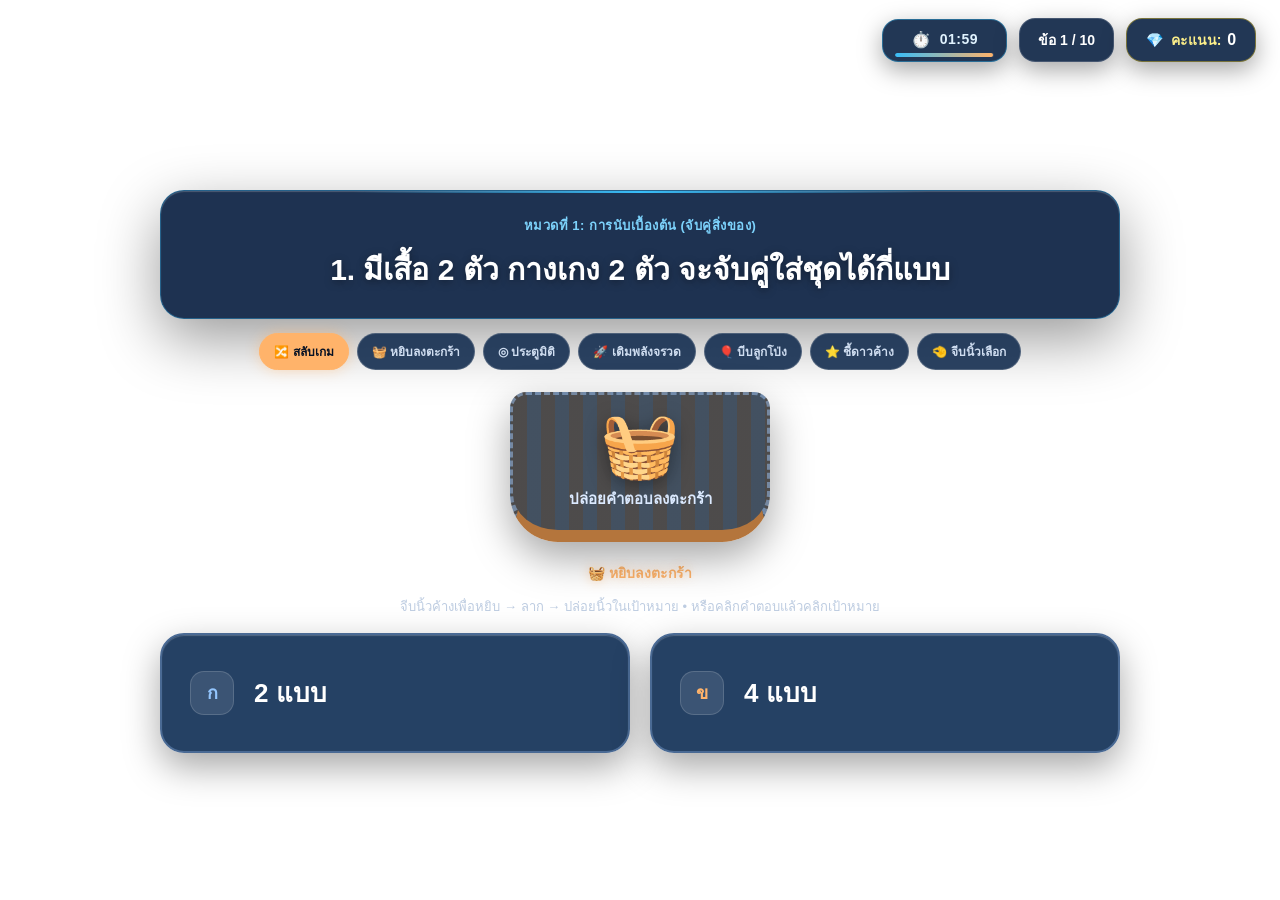
==== games/cat1-counting/index.html @ e4339d7e "Version 1" ====
<!DOCTYPE html>
<html lang="th">
<head>
    <meta charset="UTF-8">
    <meta name="viewport" content="width=device-width, initial-scale=1.0">
    <title>ด่านที่ 1: การนับเบื้องต้น</title>
    <link rel="stylesheet" href="../shared/game-style.css">
</head>
<body>
    <div class="top-bar">
        <div class="badge timer-badge" id="timer-badge" role="timer" aria-live="off" title="เวลาที่เหลือ 2 นาที">
            <span class="timer-icon">⏱️</span>
            <span id="timer-val">02:00</span>
            <div class="timer-bar-track"><div class="timer-bar-fill" id="timer-bar-fill"></div></div>
        </div>
        <div class="badge" id="progress-badge">ข้อ 1 / 10</div>
        <div class="badge score-badge" id="score-badge">
            <span class="score-icon">💎</span>
            <span>คะแนน: <b id="score-val">0</b></span>
        </div>
    </div>

    <div id="play-view" class="view active">
        <div class="question-box">
            <div class="q-category" id="q-cat-label"></div>
            <div class="q-text" id="q-text-label"></div>
        </div>
        <div class="ar-spacer"><div id="feedback-toast" role="status"></div></div>
        <p class="answer-hint">เลือก 1 คำตอบ · ชี้แล้วจีบนิ้ว หรือคลิกคำตอบ</p><div class="choices-grid" id="choices-container"></div>
    </div>

    <div id="result-view" class="view">
        <div class="summary-card">
            <div class="result-trophy" id="result-trophy">🏆</div>
            <h2 id="result-title">🎉 สรุปผลการเล่น!</h2>
            <p id="result-subtitle">สรุปคะแนนการนับเบื้องต้น</p>
            <div class="final-score-wrap">
                <span class="final-score-label">คะแนนรวม</span>
                <div class="final-score" id="final-score-val">0</div>
                <div class="score-grade-pill master" id="score-grade">ระดับ: ยอดเยี่ยม! 🌟</div>
            </div>
            <div class="stats-grid">
                <div class="stat-card">
                    <span class="stat-icon">⏱️</span>
                    <span class="stat-val" id="stat-time">00:00</span>
                    <span class="stat-name">เวลาที่ใช้</span>
                </div>
                <div class="stat-card">
                    <span class="stat-icon">✅</span>
                    <span class="stat-val correct" id="stat-correct">0</span>
                    <span class="stat-name">ตอบถูก (+10)</span>
                </div>
                <div class="stat-card">
                    <span class="stat-icon">❌</span>
                    <span class="stat-val wrong" id="stat-wrong">0</span>
                    <span class="stat-name">ตอบผิด (-10)</span>
                </div>
                <div class="stat-card">
                    <span class="stat-icon">🎯</span>
                    <span class="stat-val" id="stat-accuracy">0%</span>
                    <span class="stat-name">ความแม่นยำ</span>
                </div>
            </div>
            <div class="summary-buttons">
                <button class="btn-restart ar-target" id="btn-restart" type="button">🔄 เล่นด่านนี้อีกครั้ง</button>
            </div>
        </div>
    </div>

    <script>
        const STAGE_TITLE = "หมวดที่ 1: การนับเบื้องต้น (จับคู่สิ่งของ)";
        const GAME_QUESTIONS = [
            { q: "1. มีเสื้อ 2 ตัว กางเกง 2 ตัว จะจับคู่ใส่ชุดได้กี่แบบ", choices: ["4 แบบ", "2 แบบ"], ans: "4 แบบ" },
            { q: "2. มีข้าว 3 ชนิด แกง 2 ชนิด จะเลือกกินข้าวราดแกง 1 อย่างได้กี่แบบ", choices: ["6 แบบ", "5 แบบ"], ans: "6 แบบ" },
            { q: "3. ทางเดินเข้าห้องมี 2 ทาง ทางเดินออกมี 2 ทาง จะเดินเข้าและออกได้กี่แบบ", choices: ["4 แบบ", "2 แบบ"], ans: "4 แบบ" },
            { q: "4. ร้านไอศกรีมมีรสช็อกโกแลตกับวานิลลา และมีโคน 2 แบบ จะสั่งไอศกรีม 1 รส 1 โคน ได้กี่แบบ", choices: ["4 แบบ", "2 แบบ"], ans: "4 แบบ" },
            { q: "5. มีรองเท้าแตะ 3 คู่ รองเท้าผ้าใบ 2 คู่ ถ้าต้องเลือกใส่ 1 คู่ จะมีตัวเลือกกี่แบบ", choices: ["5 แบบ", "6 แบบ"], ans: "5 แบบ" },
            { q: "6. โยนเหรียญ 1 เหรียญ 1 ครั้ง จะออกหน้าได้กี่แบบ", choices: ["2 แบบ (หัว, ก้อย)", "1 แบบ (หัว)"], ans: "2 แบบ (หัว, ก้อย)" },
            { q: "7. ทอดลูกเต๋า 1 ลูก 1 ครั้ง จะออกแต้มได้ทั้งหมดกี่แบบ", choices: ["6 แบบ", "2 แบบ"], ans: "6 แบบ" },
            { q: "8. เดินทางจากบ้านไปตลาดมี 2 ทาง จากตลาดไปโรงเรียนมี 2 ทาง จะเดินทางจากบ้านไปโรงเรียนได้กี่เส้นทาง", choices: ["4 เส้นทาง", "2 เส้นทาง"], ans: "4 เส้นทาง" },
            { q: "9. รหัสผ่านกระเป๋าเดินทางมี 1 หลัก (เลข 0-9) จะตั้งรหัสได้กี่แบบ", choices: ["10 แบบ", "9 แบบ"], ans: "10 แบบ" },
            { q: "10. น้ำอัดลม 2 ยี่ห้อ น้ำผลไม้ 3 ยี่ห้อ เลือกดื่มแค่ 1 ขวด ได้กี่แบบ", choices: ["5 แบบ", "6 แบบ"], ans: "5 แบบ" }
        ];
    </script>
    <script src="../shared/interactions.js"></script>
    <script src="../shared/game-engine.js"></script>
</body>
</html>
---- games/shared/game-style.css ----
/* ========================================================
   AR Math Game Styles: Realistic 3D Tactile Aesthetic
   ======================================================== */

:root {
    --navy: #0d1e38;
    --navy-deep: #081224;
    --navy-card: rgba(22, 49, 86, 0.88);
    --navy-card-border: rgba(255, 255, 255, 0.16);
    --orange: #ffb36a;
    --orange-glow: rgba(255, 179, 106, 0.45);
    --gold: #facc15;
    --cyan: #38bdf8;
    --cyan-glow: rgba(56, 189, 248, 0.45);
    --green: #10b981;
    --green-glow: rgba(16, 185, 129, 0.45);
    --red: #f43f5e;
    --red-glow: rgba(244, 63, 94, 0.45);
    --muted: #bdcce1;
}

* {
    box-sizing: border-box;
    margin: 0;
    padding: 0;
    font-family: Tahoma, 'Segoe UI', Geneva, Verdana, sans-serif;
    user-select: none;
    -webkit-tap-highlight-color: transparent;
}

body {
    background: transparent;
    color: white;
    width: 100vw;
    height: 100dvh;
    overflow: auto;
    display: flex;
    flex-direction: column;
    justify-content: space-between;
    padding: 16px 24px 28px;
}

button {
    font: inherit;
}

button:focus-visible {
    outline: 3px solid var(--orange);
    outline-offset: 4px;
}

/* ----------------------------------------------------
   TOP BAR (Timer • Progress • Score)
   ---------------------------------------------------- */
.top-bar {
    display: flex;
    justify-content: flex-end;
    align-items: center;
    gap: 12px;
    padding-left: 140px; /* Space for the floating hub return button */
    z-index: 20;
    min-height: 48px;
    flex-wrap: wrap;
}

.badge {
    display: flex;
    align-items: center;
    gap: 8px;
    background: rgba(16, 38, 71, 0.92);
    border: 1px solid var(--navy-card-border);
    padding: 10px 18px;
    border-radius: 16px;
    font-weight: bold;
    font-size: 14px;
    backdrop-filter: blur(12px);
    box-shadow: 0 8px 24px rgba(0, 0, 0, 0.35);
    transition: transform 0.2s, border-color 0.2s, box-shadow 0.2s;
}

/* 2-Minute Timer Badge */
.timer-badge {
    position: relative;
    border-color: rgba(56, 189, 248, 0.4);
    color: #e0f2fe;
    font-variant-numeric: tabular-nums;
    letter-spacing: 0.5px;
    padding-bottom: 12px;
    min-width: 125px;
    justify-content: center;
}

.timer-icon {
    font-size: 16px;
    animation: timerPulse 2s infinite ease-in-out;
}

.timer-bar-track {
    position: absolute;
    bottom: 4px;
    left: 12px;
    right: 12px;
    height: 4px;
    background: rgba(255, 255, 255, 0.12);
    border-radius: 4px;
    overflow: hidden;
}

.timer-bar-fill {
    height: 100%;
    width: 100%;
    background: linear-gradient(90deg, #38bdf8, #ffb36a);
    border-radius: 4px;
    transition: width 1s linear;
}

.timer-badge.warning {
    border-color: var(--orange);
    box-shadow: 0 0 20px var(--orange-glow);
    color: #ffedd5;
}

.timer-badge.warning .timer-bar-fill {
    background: var(--orange);
}

.timer-badge.urgent {
    border-color: var(--red);
    box-shadow: 0 0 24px var(--red-glow);
    color: #ffe4e6;
    animation: urgentPulse 0.8s infinite alternate ease-in-out;
}

.timer-badge.urgent .timer-bar-fill {
    background: var(--red);
}

/* Score Badge */
.score-badge {
    border-color: rgba(250, 204, 21, 0.4);
    color: #fef08a;
    min-width: 130px;
    justify-content: center;
}

.score-badge b {
    font-size: 16px;
    color: #fff;
    margin-left: 2px;
}

.score-badge.score-pop {
    animation: scorePop 0.3s cubic-bezier(0.18, 0.89, 0.32, 1.28);
}

/* Floating Delta Score (+10 / -10) */
.floating-score {
    position: fixed;
    transform: translate(-50%, -50%);
    font-size: 32px;
    font-weight: 900;
    pointer-events: none;
    z-index: 99999;
    border-radius: 12px;
    padding: 6px 14px;
    backdrop-filter: blur(8px);
}

.floating-score.plus {
    color: #34d399;
    background: rgba(6, 78, 59, 0.9);
    border: 2px solid #34d399;
    box-shadow: 0 0 30px rgba(52, 211, 153, 0.8);
    animation: floatUpScore 0.95s forwards cubic-bezier(0.2, 0.9, 0.3, 1);
}

.floating-score.minus {
    color: #fda4af;
    background: rgba(136, 19, 55, 0.9);
    border: 2px solid #f43f5e;
    box-shadow: 0 0 30px rgba(244, 63, 94, 0.8);
    animation: floatDownScore 0.95s forwards cubic-bezier(0.2, 0.9, 0.3, 1);
}

/* ----------------------------------------------------
   GAME VIEWS
   ---------------------------------------------------- */
.view {
    display: none;
    flex-direction: column;
    align-items: center;
    justify-content: center;
    flex: 1;
    width: 100%;
    max-width: 960px;
    margin: 0 auto;
}

.view.active {
    display: flex;
}

/* Mode Switcher Bar */
.mode-bar {
    display: flex;
    flex-wrap: wrap;
    justify-content: center;
    gap: 8px;
    margin: 14px 0 10px;
    width: 100%;
}

.mode-button {
    font-size: 12px;
    font-weight: 600;
    color: #cfddf0;
    border: 1px solid rgba(255, 255, 255, 0.18);
    background: rgba(20, 46, 80, 0.9);
    border-radius: 20px;
    padding: 8px 14px;
    cursor: pointer;
    backdrop-filter: blur(8px);
    transition: all 0.18s ease;
}

.mode-button:hover,
.mode-button.hovered {
    background: #23528b;
    border-color: var(--orange);
    transform: translateY(-2px);
}

.mode-button[aria-pressed="true"] {
    background: var(--orange);
    color: var(--navy-deep);
    border-color: var(--orange);
    box-shadow: 0 0 14px var(--orange-glow);
}

/* Question Hologram Box */
.question-box {
    background: rgba(16, 38, 71, 0.94);
    border: 1px solid rgba(56, 189, 248, 0.35);
    border-radius: 24px;
    padding: 24px 32px;
    text-align: center;
    width: 100%;
    margin-top: 14px;
    backdrop-filter: blur(14px);
    box-shadow: 0 20px 60px rgba(0, 0, 0, 0.4), inset 0 1px 1px rgba(255, 255, 255, 0.2);
    position: relative;
    overflow: hidden;
}

.question-box::before {
    content: '';
    position: absolute;
    top: 0;
    left: 20%;
    right: 20%;
    height: 2px;
    background: linear-gradient(90deg, transparent, #38bdf8, transparent);
}

.q-category {
    font-size: 13px;
    color: #7dd3fc;
    font-weight: bold;
    letter-spacing: 0.5px;
    margin-bottom: 10px;
    text-transform: uppercase;
}

.q-text {
    font-size: clamp(20px, 2.8vw, 30px);
    font-weight: bold;
    line-height: 1.6;
    color: #ffffff;
    text-shadow: 0 2px 8px rgba(0, 0, 0, 0.4);
}

/* ----------------------------------------------------
   INTERACTIVE AR PLAYGROUND & MODES
   ---------------------------------------------------- */
.ar-spacer {
    position: relative;
    width: 100%;
    min-height: 170px;
    padding: 12px 0;
    display: flex;
    flex-direction: column;
    align-items: center;
    justify-content: center;
    pointer-events: none;
}

.drop-zone {
    pointer-events: auto;
    display: flex;
    flex-direction: column;
    align-items: center;
    justify-content: center;
    gap: 10px;
    min-width: 260px;
    min-height: 150px;
    border: 3px dashed rgba(145, 179, 220, 0.6);
    border-radius: 28px;
    background: rgba(20, 51, 84, 0.9);
    color: #dceaff;
    font-size: 15px;
    font-weight: bold;
    cursor: pointer;
    backdrop-filter: blur(10px);
    box-shadow: 0 16px 40px rgba(0, 0, 0, 0.35);
    transition: transform 0.22s cubic-bezier(0.2, 0, 0, 1), background 0.2s, border-color 0.2s, box-shadow 0.2s;
}

.drop-zone[hidden] {
    display: none;
}

.target-icon {
    font-size: 64px;
    line-height: 1;
    filter: drop-shadow(0 4px 10px rgba(0, 0, 0, 0.4));
    transition: transform 0.2s;
}

.drop-zone.ready {
    border-style: solid;
    border-color: var(--orange);
    background: rgba(36, 75, 120, 0.95);
    transform: scale(1.08);
    box-shadow: 0 0 35px var(--orange-glow);
}

.drop-zone.ready .target-icon {
    transform: scale(1.15) translateY(-4px);
}

.drop-zone.delivered {
    border-style: solid;
    background: rgba(22, 101, 75, 0.95);
    border-color: #34d399;
    animation: deliveryPop 0.5s ease;
}

/* Mode 1: Basket (3D Woven Texture) */
body[data-mode="basket"] .drop-zone {
    border-radius: 16px 16px 48px 48px;
    border-bottom: 12px solid #b4753c;
    background: repeating-linear-gradient(
        90deg,
        rgba(150, 95, 40, 0.35) 0 14px,
        rgba(235, 180, 120, 0.15) 14px 28px
    ), rgba(20, 48, 80, 0.92);
}

/* Mode 2: Portal (Cosmic Vortex) */
body[data-mode="portal"] .drop-zone {
    border-radius: 50%;
    min-width: 200px;
    width: 220px;
    min-height: 180px;
    border: 4px solid #a78bfa;
    background: radial-gradient(circle, #312e81 0%, #0f172a 75%);
    box-shadow: 0 0 35px rgba(167, 139, 250, 0.45), inset 0 0 30px rgba(167, 139, 250, 0.35);
    animation: portalPulse 3s infinite ease-in-out;
}

body[data-mode="portal"] .drop-zone.ready {
    animation: portalFastSpin 0.8s infinite linear;
}

/* Mode 3: Rocket (Futuristic Launch Pad) */
body[data-mode="rocket"] .drop-zone {
    border-color: #fb923c;
    background: linear-gradient(180deg, #1e293b, #0f172a);
    border-bottom: 8px solid #ea580c;
}

body[data-mode="rocket"] .delivered .target-icon {
    animation: rocketLaunch 0.8s cubic-bezier(0.4, 0, 0.2, 1) forwards;
}

/* Mode 4: Balloon (Glossy 3D Latex) */
body[data-mode="balloon"] .choice-btn {
    border-radius: 48% 48% 44% 44%;
    min-height: 155px;
    background: radial-gradient(circle at 35% 30%, #3b82f6, #1d4ed8 70%);
    box-shadow: 0 16px 35px rgba(0, 0, 0, 0.4), inset -4px -6px 12px rgba(0, 0, 0, 0.4), inset 6px 6px 14px rgba(255, 255, 255, 0.4);
    justify-content: center;
    text-align: center;
}

body[data-mode="balloon"] .choice-btn:nth-child(2) {
    background: radial-gradient(circle at 35% 30%, #ec4899, #be185d 70%);
}

body[data-mode="balloon"] .choice-btn.submitted {
    animation: balloonPop 0.4s ease forwards;
}

/* Mode 5: Star (Solar Flare & Dwell Ring) */
body[data-mode="star"] .choice-btn::after {
    content: '';
    position: absolute;
    bottom: 0;
    left: 0;
    width: var(--dwell, 0%);
    height: 8px;
    border-radius: 8px;
    background: linear-gradient(90deg, #facc15, #ffb36a);
    box-shadow: 0 0 12px #facc15;
    transition: width 0.05s linear;
}

body[data-mode="star"] .choice-key {
    font-size: 0;
}

body[data-mode="star"] .choice-key::before {
    content: '★';
    font-size: 26px;
    color: var(--gold);
}

/* Mode 6: Tap (Biometric HUD Reticle) */
body[data-mode="tap"] .ar-spacer,
body[data-mode="star"] .ar-spacer,
body[data-mode="balloon"] .ar-spacer {
    min-height: 70px;
}

/* Feedback & Status */
.interaction-status {
    font-size: 14px;
    font-weight: 600;
    color: var(--orange);
    text-align: center;
    min-height: 26px;
    margin: 8px 0;
    text-shadow: 0 0 12px var(--orange-glow);
}

.answer-hint {
    font-size: 13px;
    color: var(--muted);
    text-align: center;
    margin-bottom: 16px;
    max-width: 720px;
}

/* Feedback Toast */
#feedback-toast {
    position: absolute;
    top: 35%;
    font-size: clamp(20px, 3.2vw, 30px);
    font-weight: 900;
    padding: 14px 32px;
    border-radius: 24px;
    opacity: 0;
    transform: scale(0.7);
    transition: all 0.25s cubic-bezier(0.18, 0.89, 0.32, 1.28);
    pointer-events: none;
    z-index: 50;
    backdrop-filter: blur(14px);
}

#feedback-toast.show {
    opacity: 1;
    transform: scale(1);
}

#feedback-toast.correct {
    background: rgba(16, 185, 129, 0.95);
    border: 3px solid #6ee7b7;
    box-shadow: 0 0 40px rgba(16, 185, 129, 0.8);
    color: #ffffff;
}

#feedback-toast.wrong {
    background: rgba(225, 29, 72, 0.95);
    border: 3px solid #fda4af;
    box-shadow: 0 0 40px rgba(225, 29, 72, 0.8);
    color: #ffffff;
}

/* ----------------------------------------------------
   CHOICE BUTTONS (Tactile 3D Cards)
   ---------------------------------------------------- */
.choices-grid {
    display: grid;
    grid-template-columns: repeat(2, minmax(0, 1fr));
    gap: 20px;
    width: 100%;
    margin-bottom: 8px;
}

.choice-btn {
    touch-action: none;
    position: relative;
    isolation: isolate;
    display: flex;
    align-items: center;
    gap: 20px;
    min-height: 120px;
    padding: 24px 28px;
    text-align: left;
    background: rgba(24, 54, 91, 0.94);
    border: 2px solid #4a6a94;
    border-radius: 24px;
    color: white;
    font-size: clamp(18px, 2.6vw, 26px);
    font-weight: bold;
    cursor: pointer;
    backdrop-filter: blur(12px);
    box-shadow: 0 14px 36px rgba(0, 0, 0, 0.35), inset 0 1px 1px rgba(255, 255, 255, 0.2);
    transition: transform 0.2s cubic-bezier(0.2, 0, 0, 1), background 0.2s, border-color 0.2s, box-shadow 0.2s;
    overflow-wrap: anywhere;
}

.choice-key {
    display: grid;
    place-items: center;
    flex: 0 0 44px;
    height: 44px;
    border-radius: 14px;
    background: rgba(255, 255, 255, 0.1);
    font-size: 18px;
    font-weight: 800;
    color: #93c5fd;
    border: 1px solid rgba(255, 255, 255, 0.15);
}

.choice-btn:nth-child(2) .choice-key {
    color: var(--orange);
}

.choice-btn:hover:not(:disabled),
.ar-target.hovered {
    border-color: var(--orange) !important;
    background: rgba(36, 75, 120, 0.98) !important;
    transform: translateY(-4px) scale(1.02);
    box-shadow: 0 16px 40px rgba(0, 0, 0, 0.4), 0 0 20px var(--orange-glow);
}

.choice-btn.grabbed {
    opacity: 0.35;
    transform: scale(0.96);
}

.choice-btn.selected {
    border-color: var(--orange);
    background: rgba(45, 85, 132, 0.95);
    box-shadow: 0 0 25px var(--orange-glow);
}

.choice-btn.correct-ans {
    background: rgba(16, 115, 84, 0.98) !important;
    border-color: #6ee7b7 !important;
    box-shadow: 0 0 30px rgba(16, 185, 129, 0.7) !important;
    animation: correctPulse 0.5s ease;
}

.choice-btn.wrong-ans {
    background: rgba(159, 29, 58, 0.98) !important;
    border-color: #fda4af !important;
    box-shadow: 0 0 30px rgba(244, 63, 94, 0.7) !important;
    animation: wrongShake 0.4s ease;
}

/* Drag Ghost */
.drag-ghost {
    position: fixed;
    transform: translate(-50%, -50%) rotate(-3deg);
    padding: 18px 28px;
    max-width: 65vw;
    border: 3px solid var(--orange);
    border-radius: 20px;
    background: rgba(255, 179, 106, 0.95);
    color: var(--navy-deep);
    box-shadow: 0 20px 50px rgba(0, 0, 0, 0.6), 0 0 30px var(--orange-glow);
    font-size: 24px;
    font-weight: 900;
    pointer-events: none;
    z-index: 10000;
    backdrop-filter: blur(8px);
}

/* ----------------------------------------------------
   RESULT VIEW: Comprehensive Stats Summary Card
   ---------------------------------------------------- */
.summary-card {
    margin: auto;
    background: rgba(16, 38, 71, 0.96);
    border: 1px solid rgba(255, 255, 255, 0.2);
    border-radius: 32px;
    padding: 40px 48px;
    text-align: center;
    width: 100%;
    max-width: 600px;
    backdrop-filter: blur(16px);
    box-shadow: 0 30px 90px rgba(0, 0, 0, 0.5);
    animation: cardEntrance 0.5s cubic-bezier(0.18, 0.89, 0.32, 1.28);
}

.result-trophy {
    font-size: 72px;
    line-height: 1;
    margin-bottom: 12px;
    filter: drop-shadow(0 10px 20px rgba(250, 204, 21, 0.4));
    animation: trophyBounce 2s infinite ease-in-out;
}

.summary-card h2 {
    font-size: 28px;
    color: #ffffff;
    margin-bottom: 6px;
}

.summary-card p {
    font-size: 14px;
    color: var(--muted);
    margin-bottom: 24px;
}

/* Final Score Box */
.final-score-wrap {
    background: rgba(24, 54, 91, 0.8);
    border: 1px solid rgba(255, 255, 255, 0.15);
    border-radius: 24px;
    padding: 20px;
    margin-bottom: 24px;
}

.final-score-label {
    display: block;
    font-size: 13px;
    color: var(--muted);
    text-transform: uppercase;
    letter-spacing: 1px;
    margin-bottom: 4px;
}

.final-score {
    font-size: 64px;
    font-weight: 900;
    color: #ffedd5;
    text-shadow: 0 0 30px var(--orange-glow);
    line-height: 1.1;
    margin-bottom: 10px;
}

.score-grade-pill {
    display: inline-block;
    padding: 6px 18px;
    border-radius: 20px;
    font-size: 13px;
    font-weight: bold;
    border: 1px solid transparent;
}

.score-grade-pill.master {
    background: rgba(250, 204, 21, 0.2);
    border-color: #facc15;
    color: #fef08a;
}

.score-grade-pill.expert {
    background: rgba(56, 189, 248, 0.2);
    border-color: #38bdf8;
    color: #bae6fd;
}

.score-grade-pill.skilled {
    background: rgba(16, 185, 129, 0.2);
    border-color: #10b981;
    color: #a7f3d0;
}

.score-grade-pill.rookie {
    background: rgba(244, 63, 94, 0.2);
    border-color: #f43f5e;
    color: #fecdd3;
}

/* Stats 4-Grid */
.stats-grid {
    display: grid;
    grid-template-columns: repeat(4, 1fr);
    gap: 12px;
    margin-bottom: 28px;
}

.stat-card {
    background: rgba(10, 25, 48, 0.7);
    border: 1px solid rgba(255, 255, 255, 0.1);
    border-radius: 18px;
    padding: 14px 10px;
    display: flex;
    flex-direction: column;
    align-items: center;
    gap: 4px;
}

.stat-icon {
    font-size: 20px;
}

.stat-val {
    font-size: 18px;
    font-weight: 800;
    color: #ffffff;
}

.stat-val.correct { color: #34d399; }
.stat-val.wrong { color: #fda4af; }

.stat-name {
    font-size: 11px;
    color: var(--muted);
}

.btn-restart {
    background: var(--orange);
    color: var(--navy-deep);
    border: none;
    border-radius: 16px;
    padding: 16px 28px;
    font-size: 16px;
    font-weight: 800;
    width: 100%;
    cursor: pointer;
    box-shadow: 0 10px 30px var(--orange-glow);
    transition: transform 0.18s, background 0.18s;
}

.btn-restart:hover {
    background: #ffcc99;
    transform: translateY(-2px);
}

/* ----------------------------------------------------
   ANIMATION KEYFRAMES
   ---------------------------------------------------- */
@keyframes timerPulse {
    0%, 100% { transform: scale(1); }
    50% { transform: scale(1.15); }
}

@keyframes urgentPulse {
    from { transform: scale(1); box-shadow: 0 0 14px var(--red-glow); }
    to { transform: scale(1.04); box-shadow: 0 0 28px var(--red-glow); }
}

@keyframes scorePop {
    50% { transform: scale(1.15); }
}

@keyframes floatUpScore {
    0% { opacity: 0; transform: translate(-50%, -20%) scale(0.7); }
    30% { opacity: 1; transform: translate(-50%, -60%) scale(1.15); }
    100% { opacity: 0; transform: translate(-50%, -140%) scale(0.9); }
}

@keyframes floatDownScore {
    0% { opacity: 0; transform: translate(-50%, -50%) scale(0.7); }
    30% { opacity: 1; transform: translate(-50%, -10%) scale(1.1); }
    100% { opacity: 0; transform: translate(-50%, 60%) scale(0.9); }
}

@keyframes deliveryPop {
    50% { transform: scale(1.08); }
}

@keyframes portalPulse {
    0%, 100% { box-shadow: 0 0 30px rgba(167, 139, 250, 0.4); }
    50% { box-shadow: 0 0 55px rgba(167, 139, 250, 0.7); }
}

@keyframes portalFastSpin {
    from { transform: rotate(0deg) scale(1.05); }
    to { transform: rotate(360deg) scale(1.05); }
}

@keyframes rocketLaunch {
    0% { transform: translateY(0); opacity: 1; }
    40% { transform: translateY(10px) scale(0.95); }
    100% { transform: translateY(-160px) scale(1.2); opacity: 0; }
}

@keyframes balloonPop {
    40% { transform: scale(1.18); }
    100% { transform: scale(0); opacity: 0; }
}

@keyframes correctPulse {
    0% { transform: scale(1); }
    50% { transform: scale(1.04); }
    100% { transform: scale(1); }
}

@keyframes wrongShake {
    0%, 100% { transform: translateX(0); }
    20%, 60% { transform: translateX(-8px); }
    40%, 80% { transform: translateX(8px); }
}

@keyframes cardEntrance {
    from { opacity: 0; transform: scale(0.9) translateY(20px); }
    to { opacity: 1; transform: scale(1) translateY(0); }
}

@keyframes trophyBounce {
    0%, 100% { transform: translateY(0); }
    50% { transform: translateY(-8px); }
}

/* ----------------------------------------------------
   RESPONSIVE LAYOUTS
   ---------------------------------------------------- */
@media (max-width: 768px) {
    .top-bar {
        padding-left: 110px;
        gap: 8px;
    }
    .badge {
        padding: 8px 12px;
        font-size: 12px;
    }
    .timer-badge {
        min-width: 105px;
    }
    .score-badge {
        min-width: 110px;
    }
    .choices-grid {
        grid-template-columns: 1fr;
        gap: 14px;
    }
    .choice-btn {
        min-height: 90px;
        padding: 18px 20px;
        font-size: 19px;
    }
    .stats-grid {
        grid-template-columns: repeat(2, 1fr);
        gap: 10px;
    }
    .summary-card {
        padding: 28px 20px;
    }
    .final-score {
        font-size: 48px;
    }
}

@media (max-width: 600px) {
    body {
        padding: 14px 16px 20px;
    }
    .question-box {
        margin-top: 10px;
        padding: 18px 16px;
    }
    .q-text {
        font-size: 19px;
    }
    .ar-spacer {
        min-height: 120px;
    }
    .drop-zone {
        min-width: 200px;
        min-height: 120px;
        font-size: 13px;
    }
    .target-icon {
        font-size: 48px;
    }
}

@media (prefers-reduced-motion: reduce) {
    *, *::before, *::after {
        animation: none !important;
        transition: none !important;
    }
}
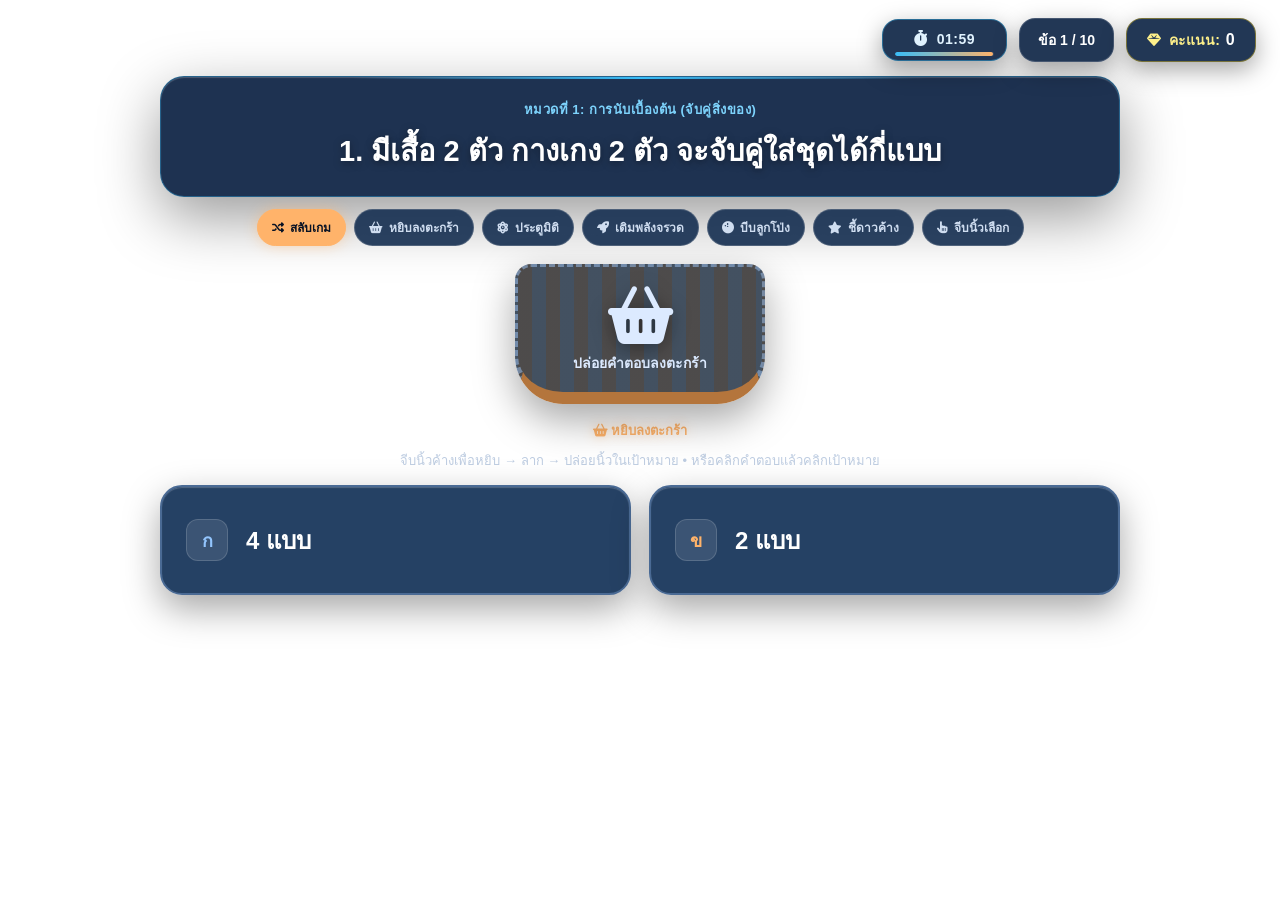
==== commit be1c6777: "Version 1.3" ====
--- a/games/cat1-counting/index.html
+++ b/games/cat1-counting/index.html
@@ -5,17 +5,18 @@
     <meta name="viewport" content="width=device-width, initial-scale=1.0">
     <title>ด่านที่ 1: การนับเบื้องต้น</title>
     <link rel="stylesheet" href="../shared/game-style.css">
+    <link rel="stylesheet" href="https://cdnjs.cloudflare.com/ajax/libs/font-awesome/6.5.2/css/all.min.css">
 </head>
 <body>
     <div class="top-bar">
         <div class="badge timer-badge" id="timer-badge" role="timer" aria-live="off" title="เวลาที่เหลือ 2 นาที">
-            <span class="timer-icon">⏱️</span>
+            <span class="timer-icon"><i class="fa-solid fa-stopwatch"></i></span>
             <span id="timer-val">02:00</span>
             <div class="timer-bar-track"><div class="timer-bar-fill" id="timer-bar-fill"></div></div>
         </div>
         <div class="badge" id="progress-badge">ข้อ 1 / 10</div>
         <div class="badge score-badge" id="score-badge">
-            <span class="score-icon">💎</span>
+            <span class="score-icon"><i class="fa-solid fa-gem"></i></span>
             <span>คะแนน: <b id="score-val">0</b></span>
         </div>
     </div>
@@ -31,38 +32,38 @@
 
     <div id="result-view" class="view">
         <div class="summary-card">
-            <div class="result-trophy" id="result-trophy">🏆</div>
-            <h2 id="result-title">🎉 สรุปผลการเล่น!</h2>
+            <div class="result-trophy" id="result-trophy"><i class="fa-solid fa-trophy"></i></div>
+            <h2 id="result-title"><i class="fa-solid fa-award"></i> สรุปผลการเล่น!</h2>
             <p id="result-subtitle">สรุปคะแนนการนับเบื้องต้น</p>
             <div class="final-score-wrap">
                 <span class="final-score-label">คะแนนรวม</span>
                 <div class="final-score" id="final-score-val">0</div>
-                <div class="score-grade-pill master" id="score-grade">ระดับ: ยอดเยี่ยม! 🌟</div>
+                <div class="score-grade-pill master" id="score-grade"><i class="fa-solid fa-star"></i> ระดับ: ยอดเยี่ยม!</div>
             </div>
             <div class="stats-grid">
                 <div class="stat-card">
-                    <span class="stat-icon">⏱️</span>
+                    <span class="stat-icon"><i class="fa-solid fa-stopwatch"></i></span>
                     <span class="stat-val" id="stat-time">00:00</span>
                     <span class="stat-name">เวลาที่ใช้</span>
                 </div>
                 <div class="stat-card">
-                    <span class="stat-icon">✅</span>
+                    <span class="stat-icon"><i class="fa-solid fa-circle-check"></i></span>
                     <span class="stat-val correct" id="stat-correct">0</span>
                     <span class="stat-name">ตอบถูก (+10)</span>
                 </div>
                 <div class="stat-card">
-                    <span class="stat-icon">❌</span>
+                    <span class="stat-icon"><i class="fa-solid fa-circle-xmark"></i></span>
                     <span class="stat-val wrong" id="stat-wrong">0</span>
                     <span class="stat-name">ตอบผิด (-10)</span>
                 </div>
                 <div class="stat-card">
-                    <span class="stat-icon">🎯</span>
+                    <span class="stat-icon"><i class="fa-solid fa-chart-pie"></i></span>
                     <span class="stat-val" id="stat-accuracy">0%</span>
                     <span class="stat-name">ความแม่นยำ</span>
                 </div>
             </div>
             <div class="summary-buttons">
-                <button class="btn-restart ar-target" id="btn-restart" type="button">🔄 เล่นด่านนี้อีกครั้ง</button>
+                <button class="btn-restart ar-target" id="btn-restart" type="button"><i class="fa-solid fa-rotate-right"></i> เล่นด่านนี้อีกครั้ง</button>
             </div>
         </div>
     </div>
@@ -85,4 +86,4 @@
     <script src="../shared/interactions.js"></script>
     <script src="../shared/game-engine.js"></script>
 </body>
-</html>
+</html>
--- a/games/shared/game-style.css
+++ b/games/shared/game-style.css
@@ -32,11 +32,13 @@
     background: transparent;
     color: white;
     width: 100vw;
-    height: 100dvh;
-    overflow: auto;
+    min-height: 100dvh;
+    height: auto;
+    overflow-x: hidden;
+    overflow-y: auto;
     display: flex;
     flex-direction: column;
-    justify-content: space-between;
+    justify-content: flex-start;
     padding: 16px 24px 28px;
 }
 
@@ -61,6 +63,8 @@
     z-index: 20;
     min-height: 48px;
     flex-wrap: wrap;
+    flex-shrink: 0;
+    width: 100%;
 }
 
 .badge {
@@ -189,7 +193,7 @@
     display: none;
     flex-direction: column;
     align-items: center;
-    justify-content: center;
+    justify-content: flex-start; /* Always start from top so Question is never pushed off */
     flex: 1;
     width: 100%;
     max-width: 960px;
@@ -198,6 +202,49 @@
 
 .view.active {
     display: flex;
+}
+
+/* Question Hologram Box: Front and center */
+.question-box {
+    background: rgba(16, 38, 71, 0.94);
+    border: 1px solid rgba(56, 189, 248, 0.35);
+    border-radius: 24px;
+    padding: 22px 30px;
+    text-align: center;
+    width: 100%;
+    margin-top: 12px;
+    backdrop-filter: blur(14px);
+    box-shadow: 0 20px 60px rgba(0, 0, 0, 0.4), inset 0 1px 1px rgba(255, 255, 255, 0.2);
+    position: relative;
+    flex-shrink: 0; /* CRITICAL: Never squish or shrink question box */
+}
+
+.question-box::before {
+    content: '';
+    position: absolute;
+    top: 0;
+    left: 20%;
+    right: 20%;
+    height: 2px;
+    background: linear-gradient(90deg, transparent, #38bdf8, transparent);
+}
+
+.q-category {
+    font-size: 13px;
+    color: #7dd3fc;
+    font-weight: bold;
+    letter-spacing: 0.5px;
+    margin-bottom: 8px;
+    text-transform: uppercase;
+}
+
+.q-text {
+    font-size: clamp(19px, 2.7vw, 29px);
+    font-weight: bold;
+    line-height: 1.6;
+    color: #ffffff;
+    text-shadow: 0 2px 8px rgba(0, 0, 0, 0.4);
+    overflow-wrap: anywhere;
 }
 
 /* Mode Switcher Bar */
@@ -206,8 +253,9 @@
     flex-wrap: wrap;
     justify-content: center;
     gap: 8px;
-    margin: 14px 0 10px;
+    margin: 12px 0 8px;
     width: 100%;
+    flex-shrink: 0;
 }
 
 .mode-button {
@@ -221,6 +269,9 @@
     cursor: pointer;
     backdrop-filter: blur(8px);
     transition: all 0.18s ease;
+    display: inline-flex;
+    align-items: center;
+    gap: 6px;
 }
 
 .mode-button:hover,
@@ -235,48 +286,6 @@
     color: var(--navy-deep);
     border-color: var(--orange);
     box-shadow: 0 0 14px var(--orange-glow);
-}
-
-/* Question Hologram Box */
-.question-box {
-    background: rgba(16, 38, 71, 0.94);
-    border: 1px solid rgba(56, 189, 248, 0.35);
-    border-radius: 24px;
-    padding: 24px 32px;
-    text-align: center;
-    width: 100%;
-    margin-top: 14px;
-    backdrop-filter: blur(14px);
-    box-shadow: 0 20px 60px rgba(0, 0, 0, 0.4), inset 0 1px 1px rgba(255, 255, 255, 0.2);
-    position: relative;
-    overflow: hidden;
-}
-
-.question-box::before {
-    content: '';
-    position: absolute;
-    top: 0;
-    left: 20%;
-    right: 20%;
-    height: 2px;
-    background: linear-gradient(90deg, transparent, #38bdf8, transparent);
-}
-
-.q-category {
-    font-size: 13px;
-    color: #7dd3fc;
-    font-weight: bold;
-    letter-spacing: 0.5px;
-    margin-bottom: 10px;
-    text-transform: uppercase;
-}
-
-.q-text {
-    font-size: clamp(20px, 2.8vw, 30px);
-    font-weight: bold;
-    line-height: 1.6;
-    color: #ffffff;
-    text-shadow: 0 2px 8px rgba(0, 0, 0, 0.4);
 }
 
 /* ----------------------------------------------------
@@ -285,13 +294,14 @@
 .ar-spacer {
     position: relative;
     width: 100%;
-    min-height: 170px;
-    padding: 12px 0;
+    min-height: 160px;
+    padding: 10px 0;
     display: flex;
     flex-direction: column;
     align-items: center;
     justify-content: center;
     pointer-events: none;
+    flex-shrink: 0;
 }
 
 .drop-zone {
@@ -300,14 +310,14 @@
     flex-direction: column;
     align-items: center;
     justify-content: center;
-    gap: 10px;
-    min-width: 260px;
-    min-height: 150px;
+    gap: 8px;
+    min-width: 250px;
+    min-height: 140px;
     border: 3px dashed rgba(145, 179, 220, 0.6);
-    border-radius: 28px;
+    border-radius: 26px;
     background: rgba(20, 51, 84, 0.9);
     color: #dceaff;
-    font-size: 15px;
+    font-size: 14px;
     font-weight: bold;
     cursor: pointer;
     backdrop-filter: blur(10px);
@@ -320,7 +330,7 @@
 }
 
 .target-icon {
-    font-size: 64px;
+    font-size: 58px;
     line-height: 1;
     filter: drop-shadow(0 4px 10px rgba(0, 0, 0, 0.4));
     transition: transform 0.2s;
@@ -359,9 +369,9 @@
 /* Mode 2: Portal (Cosmic Vortex) */
 body[data-mode="portal"] .drop-zone {
     border-radius: 50%;
-    min-width: 200px;
-    width: 220px;
-    min-height: 180px;
+    min-width: 190px;
+    width: 210px;
+    min-height: 170px;
     border: 4px solid #a78bfa;
     background: radial-gradient(circle, #312e81 0%, #0f172a 75%);
     box-shadow: 0 0 35px rgba(167, 139, 250, 0.45), inset 0 0 30px rgba(167, 139, 250, 0.35);
@@ -386,7 +396,7 @@
 /* Mode 4: Balloon (Glossy 3D Latex) */
 body[data-mode="balloon"] .choice-btn {
     border-radius: 48% 48% 44% 44%;
-    min-height: 155px;
+    min-height: 145px;
     background: radial-gradient(circle at 35% 30%, #3b82f6, #1d4ed8 70%);
     box-shadow: 0 16px 35px rgba(0, 0, 0, 0.4), inset -4px -6px 12px rgba(0, 0, 0, 0.4), inset 6px 6px 14px rgba(255, 255, 255, 0.4);
     justify-content: center;
@@ -420,35 +430,39 @@
 }
 
 body[data-mode="star"] .choice-key::before {
-    content: '★';
-    font-size: 26px;
+    content: '\f005';
+    font-family: 'Font Awesome 6 Free';
+    font-weight: 900;
+    font-size: 20px;
     color: var(--gold);
 }
 
-/* Mode 6: Tap (Biometric HUD Reticle) */
+/* Compact spacer modes */
 body[data-mode="tap"] .ar-spacer,
 body[data-mode="star"] .ar-spacer,
 body[data-mode="balloon"] .ar-spacer {
-    min-height: 70px;
+    min-height: 65px;
 }
 
 /* Feedback & Status */
 .interaction-status {
-    font-size: 14px;
+    font-size: 13px;
     font-weight: 600;
     color: var(--orange);
     text-align: center;
-    min-height: 26px;
-    margin: 8px 0;
+    min-height: 24px;
+    margin: 6px 0;
     text-shadow: 0 0 12px var(--orange-glow);
+    flex-shrink: 0;
 }
 
 .answer-hint {
     font-size: 13px;
     color: var(--muted);
     text-align: center;
-    margin-bottom: 16px;
+    margin-bottom: 14px;
     max-width: 720px;
+    flex-shrink: 0;
 }
 
 /* Feedback Toast */
@@ -492,9 +506,10 @@
 .choices-grid {
     display: grid;
     grid-template-columns: repeat(2, minmax(0, 1fr));
-    gap: 20px;
+    gap: 18px;
     width: 100%;
     margin-bottom: 8px;
+    flex-shrink: 0;
 }
 
 .choice-btn {
@@ -503,15 +518,15 @@
     isolation: isolate;
     display: flex;
     align-items: center;
-    gap: 20px;
-    min-height: 120px;
-    padding: 24px 28px;
+    gap: 18px;
+    min-height: 110px;
+    padding: 20px 24px;
     text-align: left;
     background: rgba(24, 54, 91, 0.94);
     border: 2px solid #4a6a94;
-    border-radius: 24px;
+    border-radius: 22px;
     color: white;
-    font-size: clamp(18px, 2.6vw, 26px);
+    font-size: clamp(17px, 2.5vw, 24px);
     font-weight: bold;
     cursor: pointer;
     backdrop-filter: blur(12px);
@@ -523,9 +538,9 @@
 .choice-key {
     display: grid;
     place-items: center;
-    flex: 0 0 44px;
-    height: 44px;
-    border-radius: 14px;
+    flex: 0 0 42px;
+    height: 42px;
+    border-radius: 12px;
     background: rgba(255, 255, 255, 0.1);
     font-size: 18px;
     font-weight: 800;
@@ -574,14 +589,14 @@
 .drag-ghost {
     position: fixed;
     transform: translate(-50%, -50%) rotate(-3deg);
-    padding: 18px 28px;
+    padding: 16px 26px;
     max-width: 65vw;
     border: 3px solid var(--orange);
     border-radius: 20px;
     background: rgba(255, 179, 106, 0.95);
     color: var(--navy-deep);
     box-shadow: 0 20px 50px rgba(0, 0, 0, 0.6), 0 0 30px var(--orange-glow);
-    font-size: 24px;
+    font-size: 22px;
     font-weight: 900;
     pointer-events: none;
     z-index: 10000;
@@ -596,7 +611,7 @@
     background: rgba(16, 38, 71, 0.96);
     border: 1px solid rgba(255, 255, 255, 0.2);
     border-radius: 32px;
-    padding: 40px 48px;
+    padding: 36px 42px;
     text-align: center;
     width: 100%;
     max-width: 600px;
@@ -606,15 +621,15 @@
 }
 
 .result-trophy {
-    font-size: 72px;
+    font-size: 68px;
     line-height: 1;
-    margin-bottom: 12px;
+    margin-bottom: 10px;
     filter: drop-shadow(0 10px 20px rgba(250, 204, 21, 0.4));
     animation: trophyBounce 2s infinite ease-in-out;
 }
 
 .summary-card h2 {
-    font-size: 28px;
+    font-size: 26px;
     color: #ffffff;
     margin-bottom: 6px;
 }
@@ -622,21 +637,21 @@
 .summary-card p {
     font-size: 14px;
     color: var(--muted);
-    margin-bottom: 24px;
+    margin-bottom: 22px;
 }
 
 /* Final Score Box */
 .final-score-wrap {
     background: rgba(24, 54, 91, 0.8);
     border: 1px solid rgba(255, 255, 255, 0.15);
-    border-radius: 24px;
-    padding: 20px;
-    margin-bottom: 24px;
+    border-radius: 22px;
+    padding: 18px;
+    margin-bottom: 22px;
 }
 
 .final-score-label {
     display: block;
-    font-size: 13px;
+    font-size: 12px;
     color: var(--muted);
     text-transform: uppercase;
     letter-spacing: 1px;
@@ -644,12 +659,12 @@
 }
 
 .final-score {
-    font-size: 64px;
+    font-size: 58px;
     font-weight: 900;
     color: #ffedd5;
     text-shadow: 0 0 30px var(--orange-glow);
     line-height: 1.1;
-    margin-bottom: 10px;
+    margin-bottom: 8px;
 }
 
 .score-grade-pill {
@@ -690,14 +705,14 @@
     display: grid;
     grid-template-columns: repeat(4, 1fr);
     gap: 12px;
-    margin-bottom: 28px;
+    margin-bottom: 24px;
 }
 
 .stat-card {
     background: rgba(10, 25, 48, 0.7);
     border: 1px solid rgba(255, 255, 255, 0.1);
-    border-radius: 18px;
-    padding: 14px 10px;
+    border-radius: 16px;
+    padding: 12px 8px;
     display: flex;
     flex-direction: column;
     align-items: center;
@@ -705,11 +720,11 @@
 }
 
 .stat-icon {
-    font-size: 20px;
+    font-size: 18px;
 }
 
 .stat-val {
-    font-size: 18px;
+    font-size: 16px;
     font-weight: 800;
     color: #ffffff;
 }
@@ -727,7 +742,7 @@
     color: var(--navy-deep);
     border: none;
     border-radius: 16px;
-    padding: 16px 28px;
+    padding: 15px 26px;
     font-size: 16px;
     font-weight: 800;
     width: 100%;
@@ -818,11 +833,11 @@
 }
 
 /* ----------------------------------------------------
-   RESPONSIVE LAYOUTS
+   RESPONSIVE LAYOUTS FOR MOBILE & TABLET
    ---------------------------------------------------- */
 @media (max-width: 768px) {
     .top-bar {
-        padding-left: 110px;
+        padding-left: 100px;
         gap: 8px;
     }
     .badge {
@@ -830,19 +845,10 @@
         font-size: 12px;
     }
     .timer-badge {
+        min-width: 100px;
+    }
+    .score-badge {
         min-width: 105px;
-    }
-    .score-badge {
-        min-width: 110px;
-    }
-    .choices-grid {
-        grid-template-columns: 1fr;
-        gap: 14px;
-    }
-    .choice-btn {
-        min-height: 90px;
-        padding: 18px 20px;
-        font-size: 19px;
     }
     .stats-grid {
         grid-template-columns: repeat(2, 1fr);
@@ -856,27 +862,178 @@
     }
 }
 
+/* Mobile Screens (Phones portrait & narrow displays) */
 @media (max-width: 600px) {
     body {
-        padding: 14px 16px 20px;
-    }
+        padding: 10px 12px 20px;
+        min-height: 100dvh;
+        height: auto;
+        overflow-y: auto;
+    }
+
+    /* Top bar: compact 1-row layout next to Back button without wrapping collision */
+    .top-bar {
+        padding-left: 92px; /* Leaves room for compact #btn-back */
+        gap: 6px;
+        min-height: 38px;
+        margin-bottom: 6px;
+        flex-wrap: nowrap; /* Keep timer, progress, score in 1 line */
+        justify-content: flex-end;
+    }
+
+    .badge {
+        padding: 6px 8px;
+        font-size: 11px;
+        border-radius: 12px;
+        gap: 4px;
+    }
+
+    .timer-badge {
+        min-width: 82px;
+        padding-bottom: 8px;
+    }
+    .timer-icon {
+        font-size: 12px;
+    }
+    .timer-bar-track {
+        bottom: 2px;
+        left: 6px;
+        right: 6px;
+        height: 3px;
+    }
+
+    .progress-badge {
+        font-size: 11px;
+        padding: 6px 8px;
+        white-space: nowrap;
+    }
+
+    .score-badge {
+        min-width: 85px;
+        padding: 6px 8px;
+        white-space: nowrap;
+    }
+    .score-badge b {
+        font-size: 13px;
+    }
+
+    /* Question Box: FRONT AND CENTER! 100% visible, never pushed off-screen */
     .question-box {
-        margin-top: 10px;
-        padding: 18px 16px;
+        margin-top: 6px;
+        padding: 14px 16px;
+        border-radius: 18px;
+        flex-shrink: 0; /* NEVER collapse question box */
+    }
+    .q-category {
+        font-size: 11px;
+        margin-bottom: 4px;
     }
     .q-text {
-        font-size: 19px;
-    }
+        font-size: clamp(16px, 4.2vw, 20px);
+        line-height: 1.5;
+    }
+
+    /* Mode Bar: Single swipeable row, no clutter */
+    .mode-bar {
+        display: flex;
+        flex-wrap: nowrap;
+        overflow-x: auto;
+        -webkit-overflow-scrolling: touch;
+        justify-content: flex-start;
+        padding: 4px 2px;
+        gap: 6px;
+        margin: 6px 0;
+        width: 100%;
+        scrollbar-width: none;
+    }
+    .mode-bar::-webkit-scrollbar {
+        display: none;
+    }
+    .mode-button {
+        font-size: 11px;
+        padding: 5px 10px;
+        white-space: nowrap;
+        flex-shrink: 0;
+    }
+
+    /* AR Spacer & Drop zone: Compact & responsive */
     .ar-spacer {
-        min-height: 120px;
+        min-height: 80px;
+        padding: 4px 0;
     }
     .drop-zone {
-        min-width: 200px;
-        min-height: 120px;
-        font-size: 13px;
+        min-width: 170px;
+        min-height: 75px;
+        padding: 8px 14px;
+        border-radius: 18px;
+        gap: 4px;
+        font-size: 12px;
     }
     .target-icon {
-        font-size: 48px;
+        font-size: 32px;
+    }
+
+    .interaction-status {
+        font-size: 11px;
+        min-height: 18px;
+        margin: 4px 0;
+    }
+
+    .answer-hint {
+        font-size: 11px;
+        margin-bottom: 8px;
+        line-height: 1.4;
+    }
+
+    /* Choices Grid: 2 side-by-side columns on mobile */
+    .choices-grid {
+        grid-template-columns: repeat(2, minmax(0, 1fr));
+        gap: 10px;
+        margin-top: 4px;
+        margin-bottom: 6px;
+    }
+    .choice-btn {
+        min-height: 70px;
+        padding: 10px 12px;
+        font-size: clamp(14px, 3.8vw, 17px);
+        border-radius: 16px;
+        gap: 8px;
+        flex-direction: column;
+        justify-content: center;
+        text-align: center;
+    }
+    .choice-key {
+        flex: 0 0 26px;
+        width: 26px;
+        height: 26px;
+        font-size: 12px;
+        border-radius: 8px;
+    }
+
+    /* Summary Card on Mobile */
+    .summary-card {
+        padding: 24px 16px;
+        border-radius: 24px;
+    }
+    .result-trophy {
+        font-size: 50px;
+        margin-bottom: 8px;
+    }
+    .summary-card h2 {
+        font-size: 22px;
+    }
+    .final-score {
+        font-size: 44px;
+    }
+    .stats-grid {
+        grid-template-columns: repeat(2, 1fr);
+        gap: 8px;
+    }
+    .stat-card {
+        padding: 10px 8px;
+    }
+    .stat-val {
+        font-size: 15px;
     }
 }
 
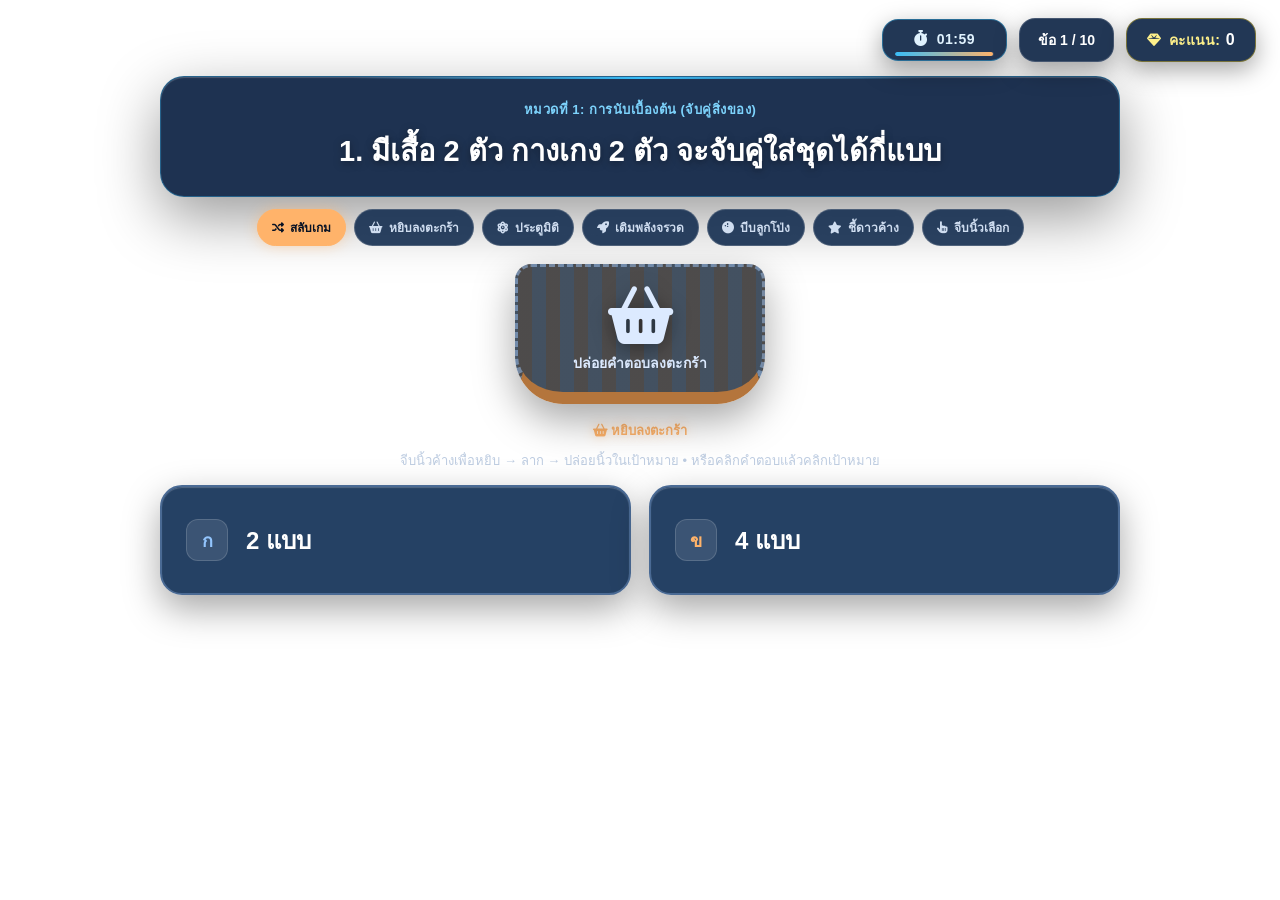
==== commit bb275fd4: "Version 2.1" ====
--- a/games/cat1-counting/index.html
+++ b/games/cat1-counting/index.html
@@ -4,7 +4,7 @@
     <meta charset="UTF-8">
     <meta name="viewport" content="width=device-width, initial-scale=1.0">
     <title>ด่านที่ 1: การนับเบื้องต้น</title>
-    <link rel="stylesheet" href="../shared/game-style.css">
+    <link rel="stylesheet" href="../shared/game-style.css?v=2.1">
     <link rel="stylesheet" href="https://cdnjs.cloudflare.com/ajax/libs/font-awesome/6.5.2/css/all.min.css">
 </head>
 <body>
--- a/games/shared/game-style.css
+++ b/games/shared/game-style.css
@@ -1037,6 +1037,231 @@
     }
 }
 
+/* Mobile Phones in Landscape Orientation (Wide width + Short height <= 620px) */
+@media (orientation: landscape) and (max-height: 620px), 
+       (orientation: landscape) and (max-width: 960px),
+       (max-height: 540px) {
+    body {
+        padding: 4px 10px 6px;
+        min-height: 100dvh;
+        height: auto;
+        overflow-x: hidden;
+        overflow-y: auto; /* Always allow smooth scrolling, never clip */
+        display: flex;
+        flex-direction: column;
+        justify-content: flex-start;
+    }
+
+    /* Top bar: Ultra-compact single row with padding-left for Back button */
+    .top-bar {
+        padding-left: 88px; /* Leaves room for #btn-back */
+        min-height: 28px;
+        margin-bottom: 2px;
+        flex-wrap: nowrap;
+        justify-content: flex-end;
+        gap: 4px;
+        flex-shrink: 0;
+    }
+
+    .badge {
+        padding: 3px 6px;
+        font-size: 10px;
+        border-radius: 8px;
+        gap: 3px;
+    }
+
+    .timer-badge {
+        min-width: 72px;
+        padding-bottom: 4px;
+    }
+    .timer-icon {
+        font-size: 10px;
+    }
+    .timer-bar-track {
+        bottom: 1px;
+        left: 4px;
+        right: 4px;
+        height: 2px;
+    }
+
+    .progress-badge {
+        font-size: 10px;
+        padding: 3px 6px;
+        white-space: nowrap;
+    }
+
+    .score-badge {
+        min-width: 72px;
+        padding: 3px 6px;
+        white-space: nowrap;
+    }
+    .score-badge b {
+        font-size: 11px;
+    }
+
+    /* View container */
+    .view {
+        display: none;
+        flex-direction: column;
+        align-items: center;
+        justify-content: flex-start;
+        width: 100%;
+        max-width: 820px;
+        margin: 0 auto;
+        flex: 1;
+    }
+
+    .view.active {
+        display: flex;
+    }
+
+    /* Question Box: FRONT AND CENTER! 100% visible, never pushed off */
+    .question-box {
+        margin-top: 2px;
+        padding: 6px 10px;
+        border-radius: 12px;
+        width: 100%;
+        text-align: center;
+        flex-shrink: 0; /* NEVER collapse question box */
+    }
+    .q-category {
+        font-size: 9px;
+        margin-bottom: 1px;
+        color: #7dd3fc;
+    }
+    .q-text {
+        font-size: clamp(13px, 2.2vw, 15px);
+        line-height: 1.3;
+        font-weight: bold;
+    }
+
+    /* Hide mode-bar on phone landscape to save 40px of vertical height */
+    .mode-bar {
+        display: none !important;
+    }
+
+    /* AR Spacer & Drop zone: Ultra-compact */
+    .ar-spacer {
+        min-height: 44px;
+        max-height: 56px;
+        padding: 2px 0;
+        margin: 2px 0;
+        flex-shrink: 0;
+    }
+    .drop-zone {
+        min-width: 120px;
+        max-width: 200px;
+        min-height: 42px;
+        max-height: 52px;
+        padding: 3px 8px;
+        border-radius: 10px;
+        gap: 4px;
+        font-size: 10px;
+    }
+    .target-icon {
+        font-size: 18px;
+    }
+
+    .interaction-status {
+        font-size: 9px;
+        min-height: auto;
+        margin: 1px 0;
+    }
+
+    .answer-hint {
+        font-size: 9px;
+        margin-bottom: 3px;
+        line-height: 1.1;
+    }
+
+    /* Choices Grid: 2 side-by-side columns */
+    .choices-grid {
+        display: grid;
+        grid-template-columns: repeat(2, minmax(0, 1fr));
+        gap: 6px;
+        width: 100%;
+        margin-top: 2px;
+        margin-bottom: 2px;
+        flex-shrink: 0;
+    }
+    .choice-btn {
+        min-height: 42px;
+        max-height: 50px;
+        padding: 4px 8px;
+        font-size: clamp(12px, 1.8vw, 13px);
+        border-radius: 10px;
+        gap: 6px;
+        flex-direction: row;
+        align-items: center;
+        justify-content: flex-start;
+        text-align: left;
+    }
+    .choice-key {
+        flex: 0 0 18px;
+        width: 18px;
+        height: 18px;
+        font-size: 10px;
+        border-radius: 4px;
+    }
+
+    /* Summary Card in Landscape */
+    #result-view.active {
+        display: flex;
+        align-items: center;
+        justify-content: center;
+    }
+    .summary-card {
+        padding: 10px 14px;
+        border-radius: 16px;
+        max-width: 520px;
+        width: 100%;
+    }
+    .result-trophy {
+        font-size: 28px;
+        margin-bottom: 2px;
+    }
+    .summary-card h2 {
+        font-size: 16px;
+        margin-bottom: 2px;
+    }
+    .summary-card p {
+        font-size: 10px;
+        margin-bottom: 4px;
+    }
+    .final-score-wrap {
+        margin-bottom: 4px;
+    }
+    .final-score {
+        font-size: 26px;
+    }
+    .score-grade-pill {
+        font-size: 10px;
+        padding: 2px 8px;
+    }
+    .stats-grid {
+        grid-template-columns: repeat(4, 1fr);
+        gap: 4px;
+        margin-bottom: 6px;
+    }
+    .stat-card {
+        padding: 4px 6px;
+        border-radius: 8px;
+    }
+    .stat-icon {
+        font-size: 11px;
+    }
+    .stat-val {
+        font-size: 11px;
+    }
+    .stat-name {
+        font-size: 8px;
+    }
+    .btn-restart {
+        padding: 4px 12px;
+        font-size: 11px;
+    }
+}
+
 @media (prefers-reduced-motion: reduce) {
     *, *::before, *::after {
         animation: none !important;
